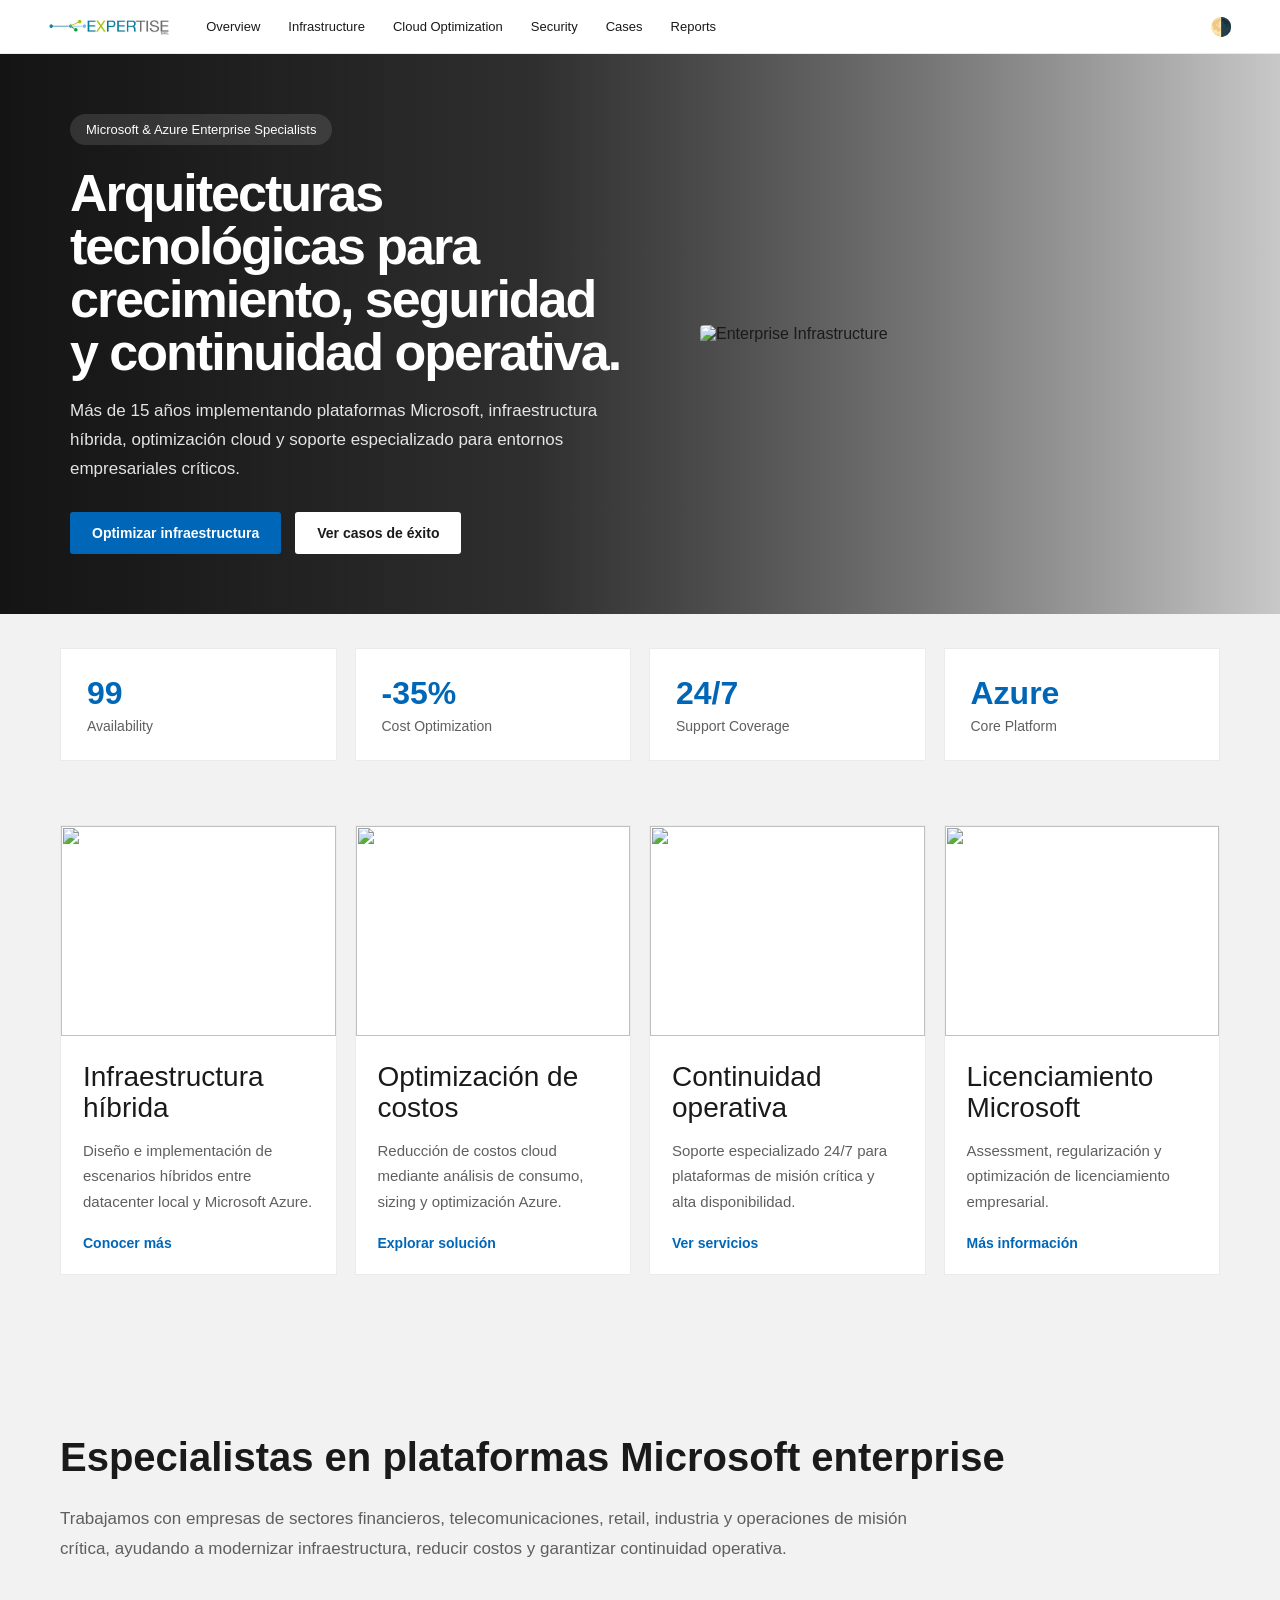
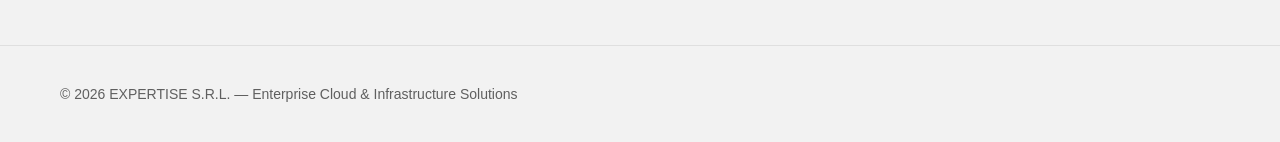
==== index.html @ e5b1992b "Update index.html" ====
<!DOCTYPE html>
<html lang="es">
<head>

<meta charset="UTF-8"/>
<meta name="viewport" content="width=device-width, initial-scale=1.0"/>

<title>EXPERTISE S.R.L.</title>

<link rel="stylesheet" href="assets/css/style.css"/>
<link rel="preconnect" href="https://fonts.googleapis.com">

</head>

<body>

<!-- NAVBAR -->

<header class="navbar">

<div class="nav-left">

<a href="index.html">
<img src="assets/img/logo.png" class="logo">
</a>

<nav class="nav-links">

<a href="overview.html">Overview</a>
<a href="#infrastructure">Infrastructure</a>
<a href="#optimization">Cloud Optimization</a>
<a href="#security">Security</a>
<a href="cases.html">Cases</a>
<a href="#reports">Reports</a>

</nav>

</div>

<div class="nav-right">

<button class="theme-btn" onclick="toggleTheme()">
🌗
</button>

</div>

</header>

<!-- HERO -->

<section class="hero">

<div class="hero-overlay"></div>

<div class="hero-content reveal-left">

<div class="hero-badge">
Microsoft & Azure Enterprise Specialists
</div>

<h1>
Arquitecturas tecnológicas para crecimiento,
seguridad y continuidad operativa.
</h1>

<p>
Más de 15 años implementando plataformas Microsoft,
infraestructura híbrida, optimización cloud y soporte
especializado para entornos empresariales críticos.
</p>

<div class="hero-buttons">

<a href="#optimization" class="btn primary">
Optimizar infraestructura
</a>

<a href="cases.html" class="btn secondary">
Ver casos de éxito
</a>

</div>

</div>

<div class="hero-image reveal-right">

<img
src="https://images.unsplash.com/photo-1516321318423-f06f85e504b3?q=80&w=2070&auto=format&fit=crop"
alt="Enterprise Infrastructure">

</div>

</section>

<!-- KPI SECTION -->

<section class="kpi-section">

<div class="kpi-grid">

<div class="kpi-card reveal">
<h3 class="counter" data-target="99">99</h3>
<span>Availability</span>
</div>

<div class="kpi-card reveal">
<h3>-35%</h3>
<span>Cost Optimization</span>
</div>

<div class="kpi-card reveal">
<h3>24/7</h3>
<span>Support Coverage</span>
</div>

<div class="kpi-card reveal">
<h3>Azure</h3>
<span>Core Platform</span>
</div>

</div>

</section>

<!-- MICROSOFT TILES -->

<section class="tiles-section">

<div class="tiles-grid">

<div class="tile reveal">

<img
src="https://images.unsplash.com/photo-1451187580459-43490279c0fa?q=80&w=2072&auto=format&fit=crop">

<div class="tile-content">

<h3>Infraestructura híbrida</h3>

<p>
Diseño e implementación de escenarios híbridos
entre datacenter local y Microsoft Azure.
</p>

<a href="#">
Conocer más
</a>

</div>

</div>

<div class="tile reveal">

<img
src="https://images.unsplash.com/photo-1550751827-4bd374c3f58b?q=80&w=2070&auto=format&fit=crop">

<div class="tile-content">

<h3>Optimización de costos</h3>

<p>
Reducción de costos cloud mediante análisis
de consumo, sizing y optimización Azure.
</p>

<a href="#">
Explorar solución
</a>

</div>

</div>

<div class="tile reveal">

<img
src="https://images.unsplash.com/photo-1555949963-aa79dcee981c?q=80&w=2070&auto=format&fit=crop">

<div class="tile-content">

<h3>Continuidad operativa</h3>

<p>
Soporte especializado 24/7 para plataformas
de misión crítica y alta disponibilidad.
</p>

<a href="#">
Ver servicios
</a>

</div>

</div>

<div class="tile reveal">

<img
src="https://images.unsplash.com/photo-1526379095098-d400fd0bf935?q=80&w=2070&auto=format&fit=crop">

<div class="tile-content">

<h3>Licenciamiento Microsoft</h3>

<p>
Assessment, regularización y optimización
de licenciamiento empresarial.
</p>

<a href="#">
Más información
</a>

</div>

</div>

</div>

</section>

<!-- ENTERPRISE OVERVIEW -->

<section class="enterprise-section" id="overview">

<div class="section-text reveal-left">

<h2>
Especialistas en plataformas Microsoft enterprise
</h2>

<p>
Trabajamos con empresas de sectores financieros,
telecomunicaciones, retail, industria y operaciones
de misión crítica, ayudando a modernizar infraestructura,
reducir costos y garantizar continuidad operativa.
</p>

</div>

</section>

<!-- FOOTER -->

<footer>

© 2026 EXPERTISE S.R.L. — Enterprise Cloud & Infrastructure Solutions

</footer>

<script src="assets/js/app.js"></script>

</body>
</html>
---- assets/css/style.css ----
:root{

--bg:#f2f2f2;
--surface:#ffffff;
--text:#1a1a1a;
--muted:#5f5f5f;
--primary:#0067b8;

--border:rgba(0,0,0,0.08);

}

/* DARK MODE */

body.dark{

--bg:#0f172a;
--surface:#111827;
--text:#f3f4f6;
--muted:#9ca3af;
--border:rgba(255,255,255,0.08);

}

/* RESET */

*{

margin:0;
padding:0;
box-sizing:border-box;

}

body{

font-family:
"Segoe UI",
Arial,
sans-serif;

background:var(--bg);

color:var(--text);

transition:0.4s ease;

overflow-x:hidden;

}

/* NAVBAR */

.navbar{

height:54px;

display:flex;
justify-content:space-between;
align-items:center;

padding:0 48px;

background:white;

border-bottom:1px solid var(--border);

position:sticky;
top:0;

z-index:1000;

}

body.dark .navbar{

background:#0f172a;

}

.nav-left{

display:flex;
align-items:center;

gap:34px;

}

.logo{

height:26px;

}

.nav-links{

display:flex;
gap:28px;

}

.nav-links a{

text-decoration:none;

font-size:13px;

color:var(--text);

transition:0.3s;

}

.nav-links a:hover{

color:var(--primary);

}

.theme-btn{

border:none;
background:transparent;

font-size:18px;

cursor:pointer;

}

/* HERO */

.hero{

position:relative;

display:grid;

grid-template-columns:
minmax(520px,620px)
minmax(420px,560px);

justify-content:space-between;

align-items:center;

padding:
40px
70px
40px;

gap:20px;

min-height:560px;

background:
linear-gradient(
90deg,
#2d2d2d 0%,
#494949 42%,
#d9d9d9 100%
);

overflow:hidden;

}

.hero-overlay{

position:absolute;
inset:0;

background:
linear-gradient(
90deg,
rgba(0,0,0,0.55),
rgba(0,0,0,0.08)
);

}

.hero-content{

position:relative;
z-index:2;

max-width:560px;

}

.hero-badge{

display:inline-block;

padding:8px 16px;

border-radius:999px;

background:
rgba(255,255,255,0.12);

backdrop-filter:blur(10px);

color:white;

font-size:13px;

margin-bottom:22px;

}

.hero h1{

font-size:52px;

line-height:1.02;

font-weight:600;

letter-spacing:-2px;

color:white;

max-width:560px;

}

.hero p{

margin-top:18px;

font-size:17px;

line-height:1.7;

color:
rgba(255,255,255,0.88);

max-width:540px;

}

.hero-buttons{

display:flex;
gap:14px;

margin-top:28px;

}

.btn{

padding:13px 22px;

border-radius:3px;

text-decoration:none;

font-weight:600;

font-size:14px;

transition:0.3s;

}

.primary{

background:#0067b8;
color:white;

}

.secondary{

background:white;
color:#1a1a1a;

}

.btn:hover{

transform:translateY(-2px);

}

.hero-image{

position:relative;
z-index:2;

display:flex;
justify-content:center;

}

.hero-image img{

width:100%;

max-width:520px;

object-fit:cover;

border-radius:4px;

}

/* KPI SECTION */

.kpi-section{

padding:34px 60px;

background:var(--bg);

}

.kpi-grid{

display:grid;

grid-template-columns:
repeat(4,1fr);

gap:18px;

}

.kpi-card{

background:var(--surface);

padding:26px;

border:1px solid var(--border);

}

.kpi-card h3{

font-size:32px;

color:var(--primary);

margin-bottom:6px;

}

.kpi-card span{

display:block;

font-size:14px;

color:var(--muted);

}

/* MICROSOFT TILES */

.tiles-section{

padding:
30px
60px
80px;

}

.tiles-grid{

display:grid;

grid-template-columns:
repeat(4,1fr);

gap:18px;

}

.tile{

background:white;

transition:0.3s;

border:1px solid var(--border);

}

body.dark .tile{

background:#111827;

}

.tile:hover{

transform:translateY(-4px);

}

.tile img{

width:100%;
height:210px;

object-fit:cover;

}

.tile-content{

padding:22px;

}

.tile-content h3{

font-size:28px;

line-height:1.1;

font-weight:500;

margin-bottom:14px;

}

.tile-content p{

font-size:15px;

line-height:1.7;

color:var(--muted);

margin-bottom:20px;

}

.tile-content a{

text-decoration:none;

font-weight:600;

font-size:14px;

color:var(--primary);

}

/* ENTERPRISE */

.enterprise-section{

padding:
80px
60px;

}

.enterprise-section h2{

font-size:40px;

line-height:1.12;

margin-bottom:24px;

}

.enterprise-section p{

font-size:17px;

line-height:1.8;

max-width:900px;

color:var(--muted);

}

/* FOOTER */

footer{

padding:40px 60px;

border-top:1px solid var(--border);

font-size:14px;

color:var(--muted);

}

/* CASES HERO */

.case-hero{

position:relative;

display:grid;

grid-template-columns:
minmax(520px,620px)
minmax(400px,540px);

justify-content:space-between;

align-items:center;

padding:
35px
70px
35px;

gap:20px;

min-height:520px;

background:
linear-gradient(
90deg,
#2d2d2d 0%,
#494949 42%,
#d9d9d9 100%
);

overflow:hidden;

}

.case-overlay{

position:absolute;
inset:0;

background:
linear-gradient(
90deg,
rgba(0,0,0,0.55),
rgba(0,0,0,0.08)
);

}

.case-hero-content{

position:relative;
z-index:2;

max-width:560px;

}

.case-badge{

display:inline-block;

padding:8px 16px;

border-radius:999px;

background:
rgba(255,255,255,0.12);

color:white;

font-size:13px;

margin-bottom:20px;

backdrop-filter:blur(10px);

}

.case-hero h1{

font-size:44px;

line-height:1.04;

font-weight:600;

letter-spacing:-2px;

color:white;

max-width:560px;

}

.case-hero p{

margin-top:18px;

font-size:16px;

line-height:1.7;

color:
rgba(255,255,255,0.88);

max-width:520px;

}

.case-hero-image{

position:relative;
z-index:2;

display:flex;
justify-content:center;

}

.case-hero-image img{

width:100%;

max-width:500px;

object-fit:cover;

border-radius:4px;

}

/* CASE SECTION */

.case-section{

padding:
80px
60px;

background:var(--surface);

}

.case-grid{

display:grid;

grid-template-columns:1fr 1fr;

gap:50px;

align-items:center;

}

.case-image img{

width:100%;

border-radius:4px;

}

.section-label{

font-size:12px;

font-weight:600;

letter-spacing:1px;

text-transform:uppercase;

color:var(--primary);

margin-bottom:16px;

}

.case-text h2{

font-size:34px;

line-height:1.1;

margin-bottom:20px;

}

.case-text p{

font-size:16px;

line-height:1.8;

color:var(--muted);

margin-bottom:18px;

}

.section-title{

font-size:40px;

margin-bottom:36px;

}

/* IMPACT */

.impact-section{

padding:
80px
60px;

background:var(--bg);

}

.impact-container{

display:grid;

grid-template-columns:1fr 360px;

gap:50px;

align-items:start;

}

.impact-left h2{

font-size:38px;

line-height:1.1;

margin-bottom:24px;

}

.impact-list{

list-style:none;

display:grid;

gap:16px;

}

.impact-list li{

font-size:16px;

line-height:1.7;

color:var(--muted);

}

.microsoft-card{

background:var(--surface);

padding:28px;

border:1px solid var(--border);

}

.microsoft-logo{

width:90px;

margin-bottom:24px;

}

.microsoft-card h3{

font-size:22px;

line-height:1.2;

margin-bottom:18px;

}

.microsoft-card p{

font-size:15px;

line-height:1.7;

color:var(--muted);

}

/* REVEAL ANIMATIONS */

.reveal,
.reveal-left,
.reveal-right{

opacity:0;

transition:1s ease;

}

.reveal{

transform:translateY(40px);

}

.reveal-left{

transform:translateX(-50px);

}

.reveal-right{

transform:translateX(50px);

}

.reveal.active,
.reveal-left.active,
.reveal-right.active{

opacity:1;
transform:translate(0);

}

/* RESPONSIVE */

@media(max-width:1100px){

.hero,
.case-hero{

grid-template-columns:1fr;

padding:60px 30px;

}

.hero h1,
.case-hero h1{

font-size:40px;

}

.tiles-grid{

grid-template-columns:1fr;

}

.kpi-grid{

grid-template-columns:1fr 1fr;

}

.case-grid{

grid-template-columns:1fr;

}

.impact-container{

grid-template-columns:1fr;

}

.nav-links{

display:none;

}

}
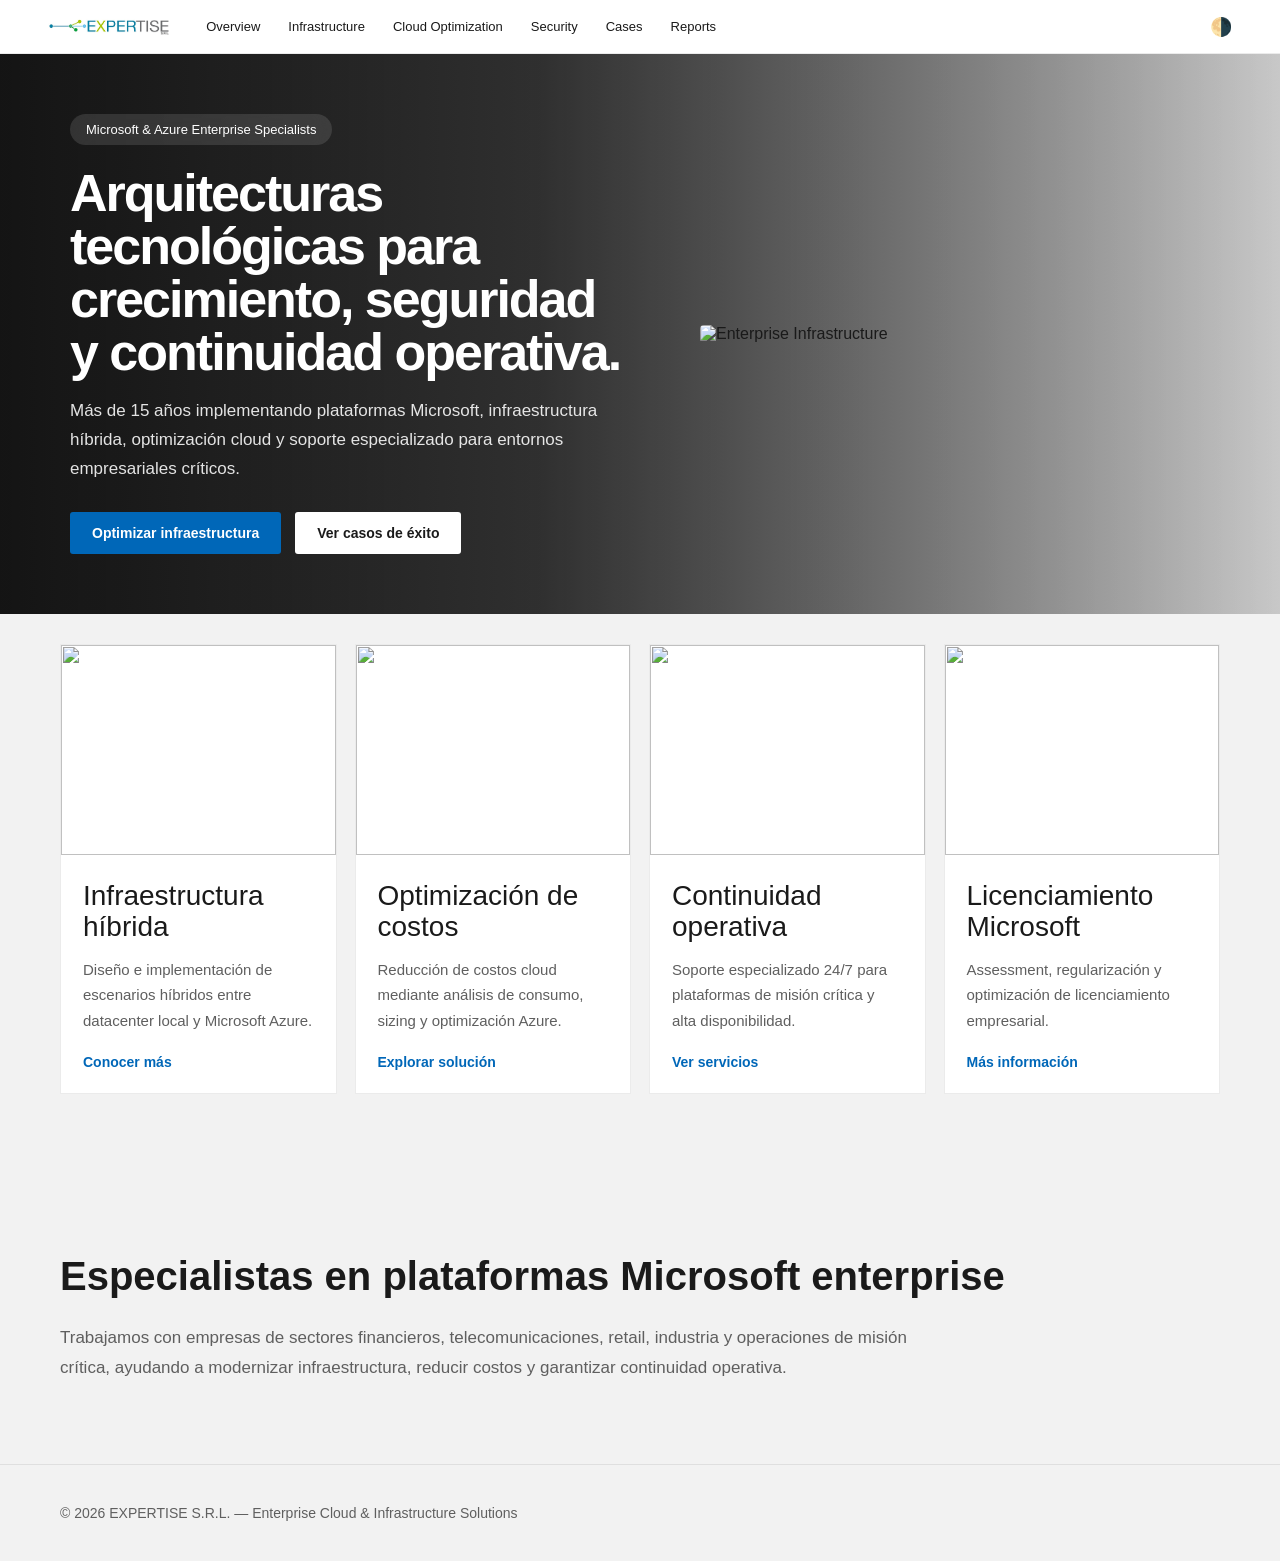
==== commit 183ea2b4: "Update index.html" ====
--- a/index.html
+++ b/index.html
@@ -94,36 +94,6 @@
 
 </section>
 
-<!-- KPI SECTION -->
-
-<section class="kpi-section">
-
-<div class="kpi-grid">
-
-<div class="kpi-card reveal">
-<h3 class="counter" data-target="99">99</h3>
-<span>Availability</span>
-</div>
-
-<div class="kpi-card reveal">
-<h3>-35%</h3>
-<span>Cost Optimization</span>
-</div>
-
-<div class="kpi-card reveal">
-<h3>24/7</h3>
-<span>Support Coverage</span>
-</div>
-
-<div class="kpi-card reveal">
-<h3>Azure</h3>
-<span>Core Platform</span>
-</div>
-
-</div>
-
-</section>
-
 <!-- MICROSOFT TILES -->
 
 <section class="tiles-section">
@@ -155,7 +125,7 @@
 <div class="tile reveal">
 
 <img
-src="https://images.unsplash.com/photo-1550751827-4bd374c3f58b?q=80&w=2070&auto=format&fit=crop">
+<img src="https://images.unsplash.com/photo-1551288049-bebda4e38f71?q=80&w=2070&auto=format&fit=crop">
 
 <div class="tile-content">
 
@@ -177,7 +147,7 @@
 <div class="tile reveal">
 
 <img
-src="https://images.unsplash.com/photo-1555949963-aa79dcee981c?q=80&w=2070&auto=format&fit=crop">
+<img src="https://images.unsplash.com/photo-1516321318423-f06f85e504b3?q=80&w=2070&auto=format&fit=crop">
 
 <div class="tile-content">
 
@@ -199,7 +169,7 @@
 <div class="tile reveal">
 
 <img
-src="https://images.unsplash.com/photo-1526379095098-d400fd0bf935?q=80&w=2070&auto=format&fit=crop">
+<img src="https://images.unsplash.com/photo-1454165804606-c3d57bc86b40?q=80&w=2070&auto=format&fit=crop">
 
 <div class="tile-content">
 
--- a/assets/css/style.css
+++ b/assets/css/style.css
@@ -894,3 +894,195 @@
 }
 
 }
+/* OVERVIEW PAGE */
+
+.overview-hero{
+
+position:relative;
+
+display:grid;
+
+grid-template-columns:
+minmax(520px,620px)
+minmax(360px,460px);
+
+justify-content:space-between;
+
+align-items:center;
+
+padding:
+50px
+70px;
+
+min-height:540px;
+
+background:
+linear-gradient(
+90deg,
+#2f2f2f 0%,
+#4d4d4d 42%,
+#d9d9d9 100%
+);
+
+overflow:hidden;
+
+}
+
+.overview-overlay{
+
+position:absolute;
+inset:0;
+
+background:
+linear-gradient(
+90deg,
+rgba(0,0,0,0.55),
+rgba(0,0,0,0.08)
+);
+
+}
+
+.overview-content{
+
+position:relative;
+z-index:2;
+
+max-width:560px;
+
+color:white;
+
+}
+
+.overview-image{
+
+position:relative;
+z-index:2;
+
+display:flex;
+justify-content:center;
+
+}
+
+.overview-image img{
+
+width:100%;
+max-width:420px;
+
+border-radius:4px;
+
+object-fit:cover;
+
+box-shadow:
+0 20px 50px rgba(0,0,0,0.25);
+
+}
+
+.overview-section{
+
+padding:
+80px
+60px;
+
+background:var(--surface);
+
+}
+
+.overview-grid{
+
+display:grid;
+
+grid-template-columns:1fr 420px;
+
+gap:60px;
+
+align-items:start;
+
+}
+
+.overview-text h2{
+
+font-size:42px;
+
+line-height:1.08;
+
+margin-bottom:24px;
+
+}
+
+.overview-text p{
+
+font-size:17px;
+
+line-height:1.9;
+
+color:var(--muted);
+
+margin-bottom:22px;
+
+}
+
+.overview-cards{
+
+display:grid;
+
+grid-template-columns:1fr 1fr;
+
+gap:18px;
+
+}
+
+.mini-card{
+
+background:var(--bg);
+
+padding:26px;
+
+border:1px solid var(--border);
+
+}
+
+.mini-card h3{
+
+font-size:26px;
+
+margin-bottom:8px;
+
+color:var(--primary);
+
+}
+
+.mini-card span{
+
+font-size:14px;
+
+color:var(--muted);
+
+display:block;
+
+line-height:1.5;
+
+}
+
+@media(max-width:1100px){
+
+.overview-hero{
+
+grid-template-columns:1fr;
+
+padding:60px 30px;
+
+}
+
+.overview-grid{
+
+grid-template-columns:1fr;
+
+}
+
+.overview-text h2{
+
+font-size:36px;
+
+}
+
+}
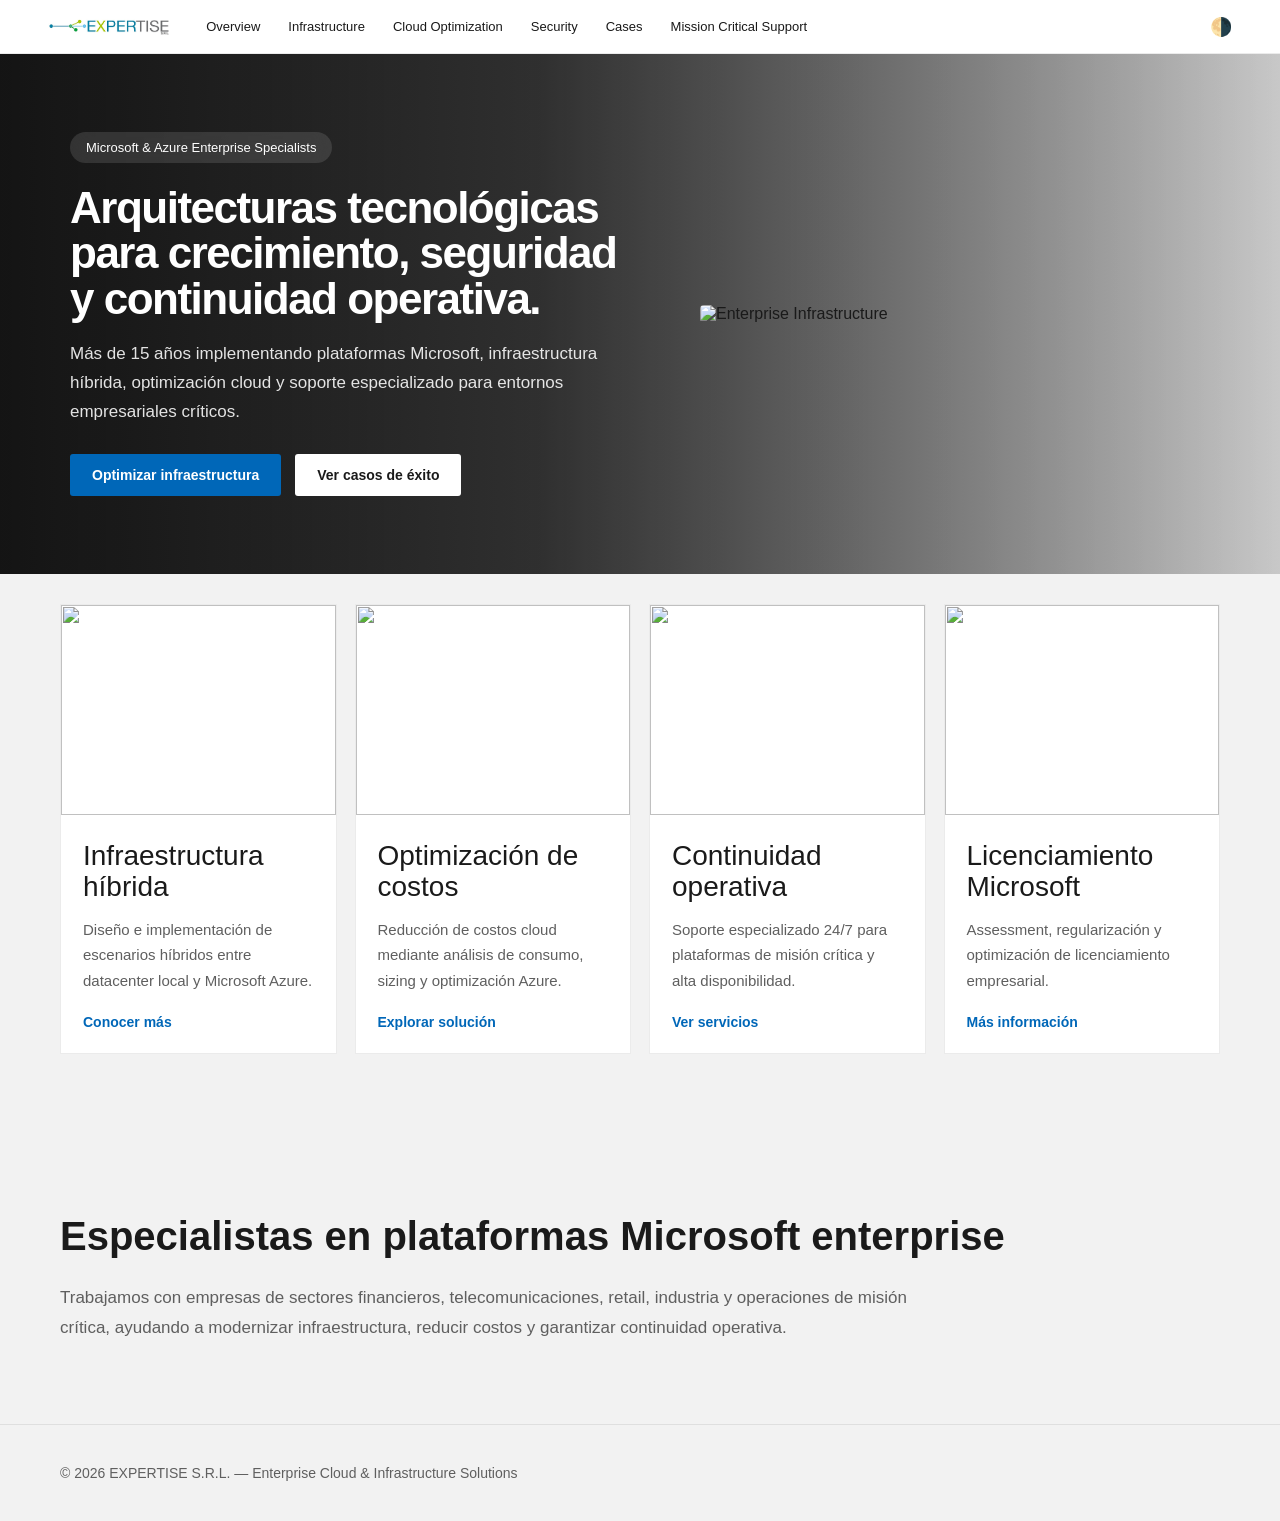
==== commit a04b3317: "Update index.html" ====
--- a/index.html
+++ b/index.html
@@ -31,7 +31,7 @@
 <a href="#optimization">Cloud Optimization</a>
 <a href="#security">Security</a>
 <a href="cases.html">Cases</a>
-<a href="#reports">Reports</a>
+<a href="support.html">Mission Critical Support</a>
 
 </nav>
 
--- a/assets/css/style.css
+++ b/assets/css/style.css
@@ -152,7 +152,7 @@
 
 gap:20px;
 
-min-height:560px;
+min-height:520px;
 
 background:
 linear-gradient(
@@ -212,13 +212,13 @@
 
 .hero h1{
 
-font-size:52px;
-
-line-height:1.02;
+font-size:44px;
+
+line-height:1.04;
 
 font-weight:600;
 
-letter-spacing:-2px;
+letter-spacing:-1.5px;
 
 color:white;
 
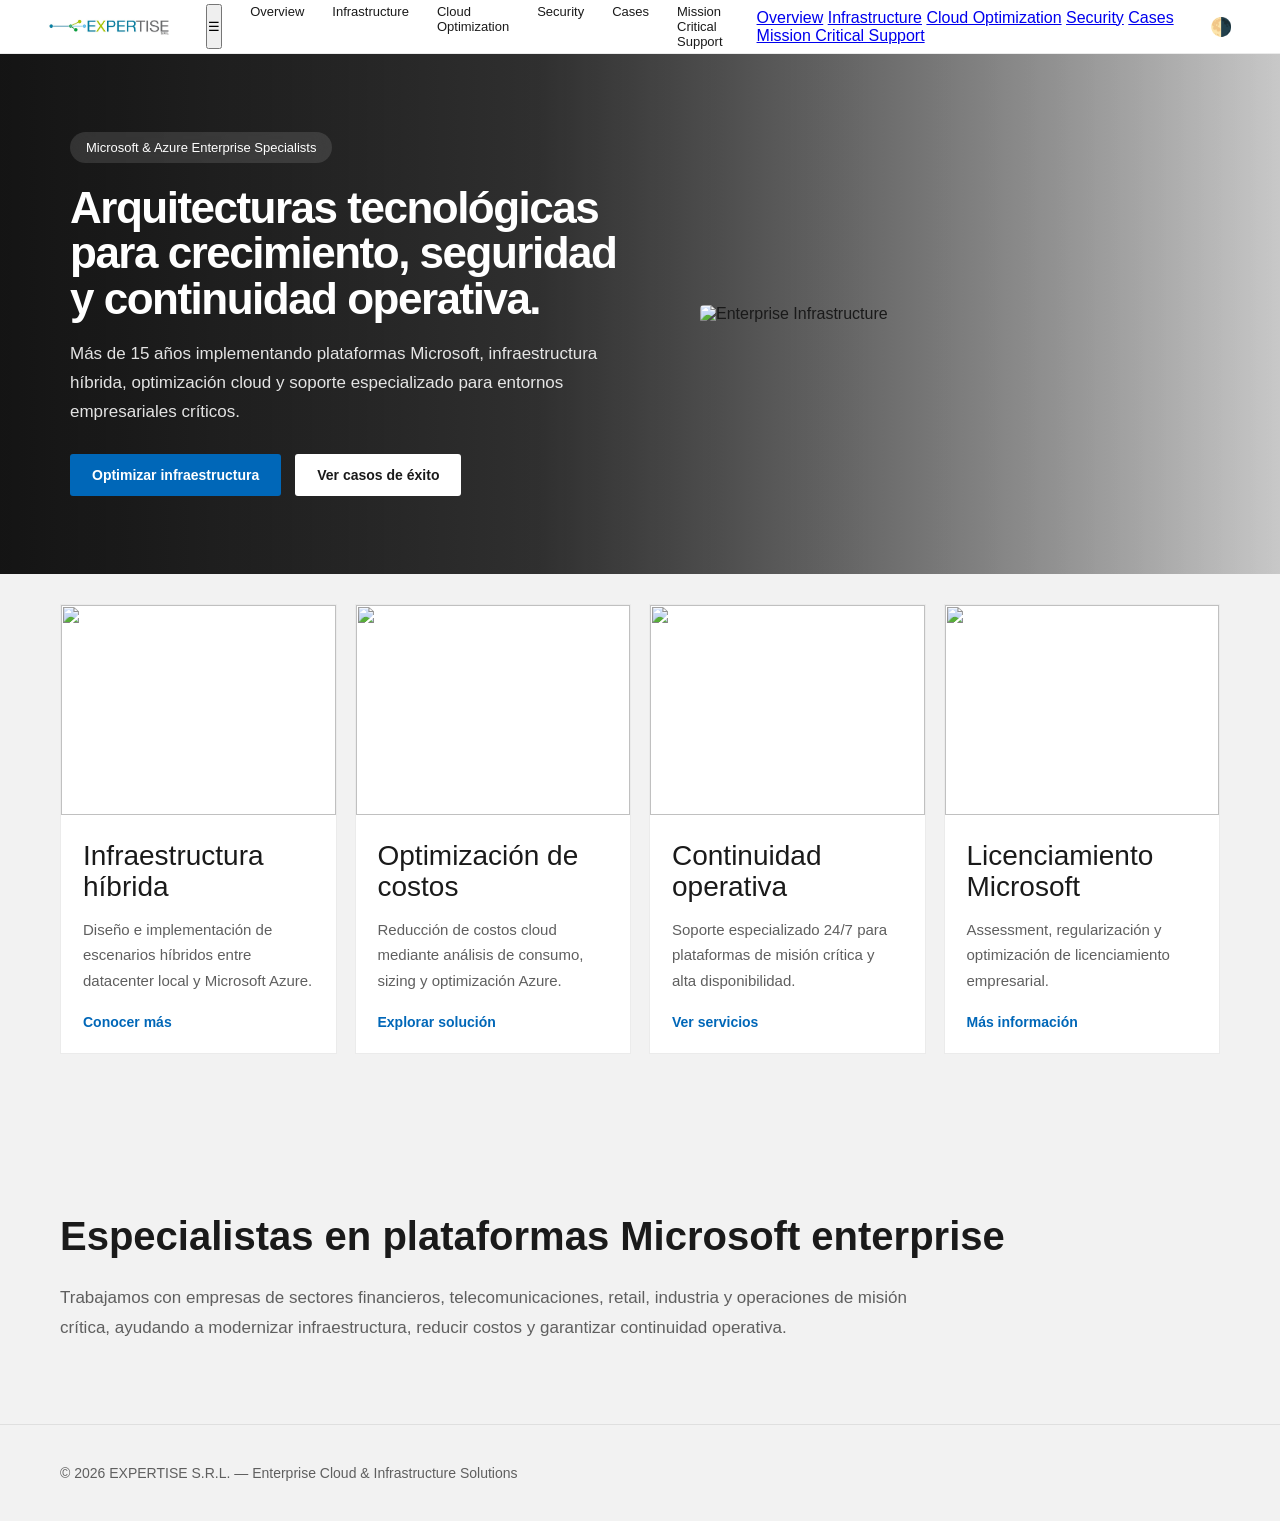
==== commit 922f0d2b: "Update index.html" ====
--- a/index.html
+++ b/index.html
@@ -25,6 +25,10 @@
 </a>
 
 <nav class="nav-links">
+
+<button class="mobile-menu-btn" onclick="toggleMobileMenu()">
+☰
+</button>
 
 <a href="overview.html">Overview</a>
 <a href="#infrastructure">Infrastructure</a>
@@ -35,6 +39,17 @@
 
 </nav>
 
+<div class="mobile-menu" id="mobileMenu">
+
+<a href="overview.html">Overview</a>
+<a href="index.html#infrastructure">Infrastructure</a>
+<a href="index.html#optimization">Cloud Optimization</a>
+<a href="index.html#security">Security</a>
+<a href="cases.html">Cases</a>
+<a href="support.html">Mission Critical Support</a>
+
+</div>
+
 </div>
 
 <div class="nav-right">
--- a/assets/css/style.css
+++ b/assets/css/style.css
@@ -1086,3 +1086,213 @@
 }
 
 }
+/* SUPPORT PAGE */
+
+.support-hero{
+
+position:relative;
+
+display:flex;
+
+align-items:center;
+
+padding:
+70px
+70px;
+
+min-height:520px;
+
+background:
+url('https://images.unsplash.com/photo-1516321497487-e288fb19713f?q=80&w=2070&auto=format&fit=crop')
+center/cover;
+
+overflow:hidden;
+
+}
+
+.support-overlay{
+
+position:absolute;
+inset:0;
+
+background:
+linear-gradient(
+90deg,
+rgba(0,0,0,0.70),
+rgba(0,0,0,0.20)
+);
+
+}
+
+.support-content{
+
+position:relative;
+z-index:2;
+
+max-width:620px;
+
+color:white;
+
+}
+
+.support-overview{
+
+padding:
+80px
+60px;
+
+background:var(--surface);
+
+}
+
+.support-grid{
+
+display:grid;
+
+grid-template-columns:1fr 420px;
+
+gap:60px;
+
+align-items:start;
+
+}
+
+.support-text h2{
+
+font-size:42px;
+
+line-height:1.08;
+
+margin-bottom:24px;
+
+}
+
+.support-text p{
+
+font-size:17px;
+
+line-height:1.9;
+
+color:var(--muted);
+
+margin-bottom:22px;
+
+}
+
+.plans-section{
+
+padding:
+90px
+60px;
+
+}
+
+.plans-grid{
+
+display:grid;
+
+grid-template-columns:repeat(3,1fr);
+
+gap:26px;
+
+margin-top:50px;
+
+}
+
+.plan-card{
+
+background:var(--surface);
+
+padding:34px;
+
+border:1px solid var(--border);
+
+transition:.35s;
+
+}
+
+.plan-card:hover{
+
+transform:translateY(-6px);
+
+box-shadow:0 15px 40px rgba(0,0,0,0.08);
+
+}
+
+.plan-card.featured{
+
+border:2px solid var(--primary);
+
+transform:scale(1.03);
+
+}
+
+.plan-tag{
+
+display:inline-block;
+
+padding:8px 14px;
+
+background:rgba(0,120,212,0.10);
+
+color:var(--primary);
+
+font-size:12px;
+
+font-weight:600;
+
+margin-bottom:20px;
+
+border-radius:999px;
+
+}
+
+.plan-card h3{
+
+font-size:30px;
+
+margin-bottom:18px;
+
+}
+
+.plan-card p{
+
+line-height:1.8;
+
+color:var(--muted);
+
+margin-bottom:22px;
+
+}
+
+.plan-card ul{
+
+padding-left:18px;
+
+line-height:2;
+
+color:var(--muted);
+
+}
+
+@media(max-width:1100px){
+
+.support-grid{
+
+grid-template-columns:1fr;
+
+}
+
+.plans-grid{
+
+grid-template-columns:1fr;
+
+}
+
+.support-hero{
+
+padding:60px 30px;
+
+}
+
+}
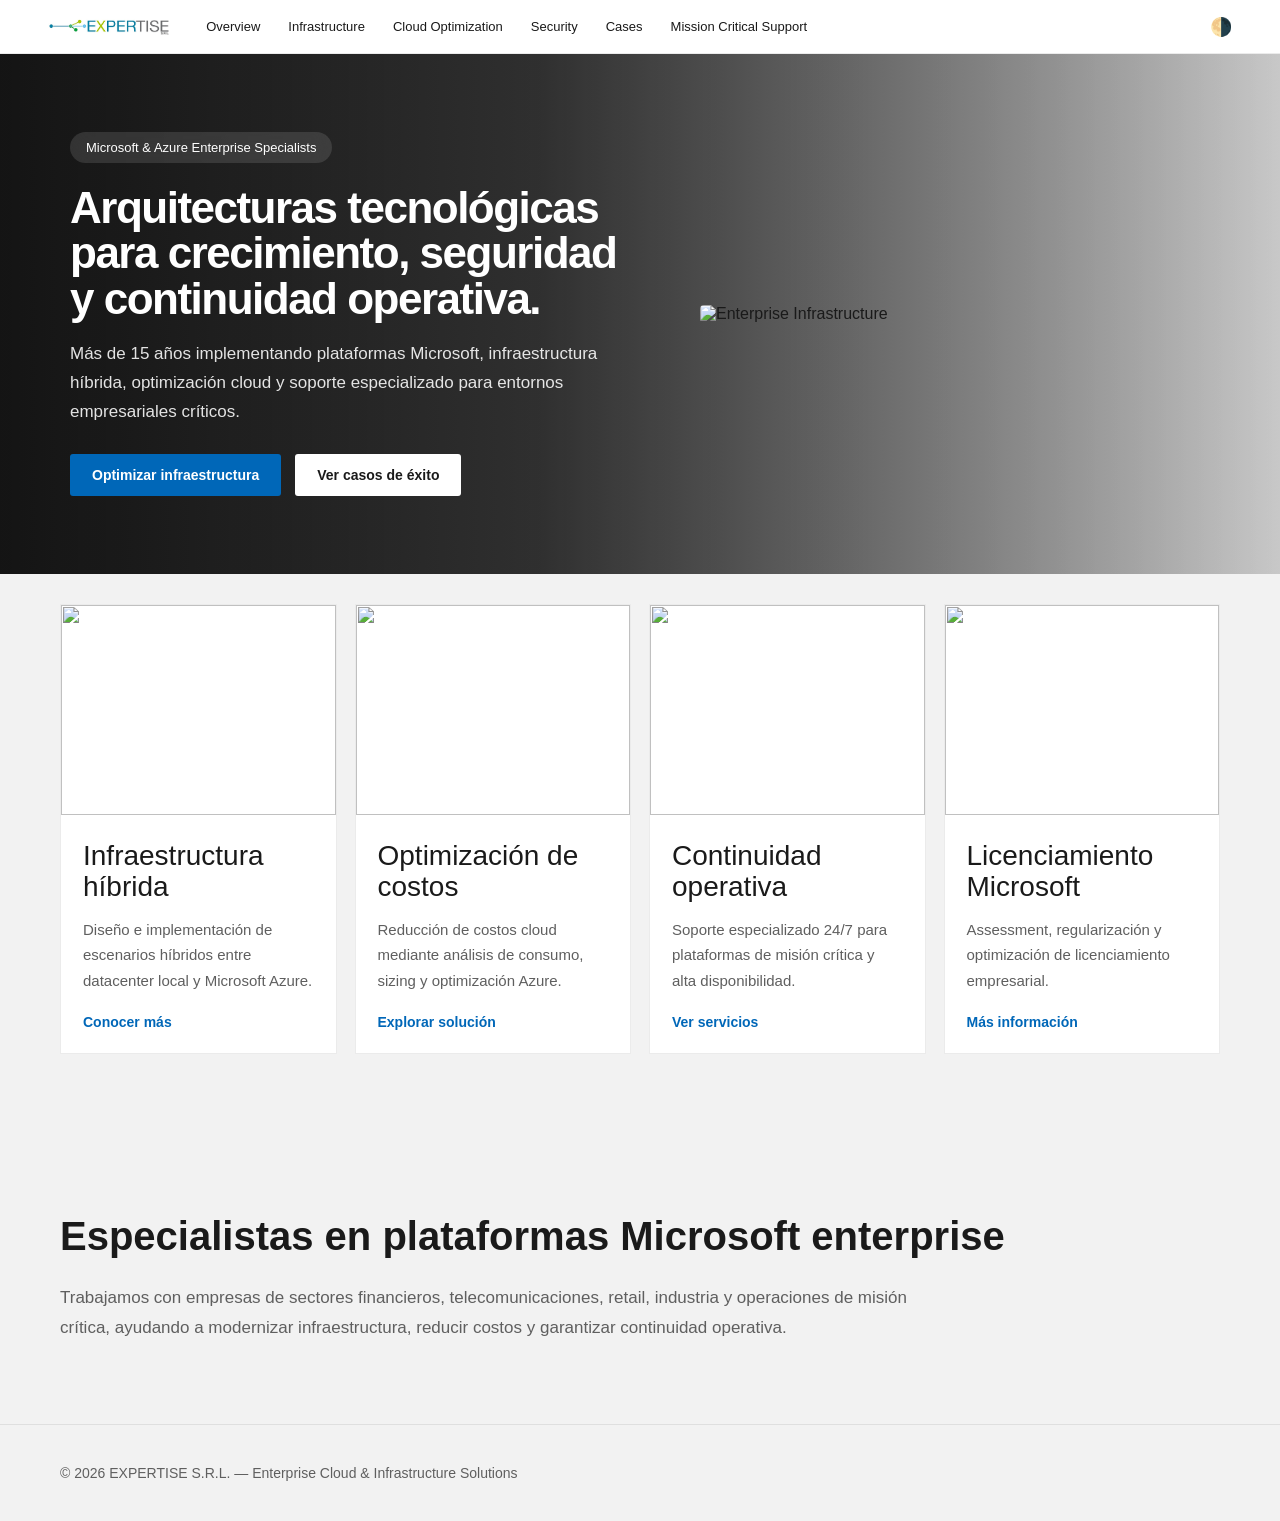
==== commit 43763a25: "Update index.html" ====
--- a/index.html
+++ b/index.html
@@ -25,21 +25,6 @@
 </a>
 
 <nav class="nav-links">
-
-<button class="mobile-menu-btn" onclick="toggleMobileMenu()">
-☰
-</button>
-
-<a href="overview.html">Overview</a>
-<a href="#infrastructure">Infrastructure</a>
-<a href="#optimization">Cloud Optimization</a>
-<a href="#security">Security</a>
-<a href="cases.html">Cases</a>
-<a href="support.html">Mission Critical Support</a>
-
-</nav>
-
-<div class="mobile-menu" id="mobileMenu">
 
 <a href="overview.html">Overview</a>
 <a href="index.html#infrastructure">Infrastructure</a>
@@ -48,11 +33,15 @@
 <a href="cases.html">Cases</a>
 <a href="support.html">Mission Critical Support</a>
 
-</div>
+</nav>
 
 </div>
 
 <div class="nav-right">
+
+<button class="mobile-menu-btn" onclick="toggleMobileMenu()">
+☰
+</button>
 
 <button class="theme-btn" onclick="toggleTheme()">
 🌗
@@ -61,6 +50,19 @@
 </div>
 
 </header>
+
+<!-- MOBILE MENU -->
+
+<div class="mobile-menu" id="mobileMenu">
+
+<a href="overview.html">Overview</a>
+<a href="index.html#infrastructure">Infrastructure</a>
+<a href="index.html#optimization">Cloud Optimization</a>
+<a href="index.html#security">Security</a>
+<a href="cases.html">Cases</a>
+<a href="support.html">Mission Critical Support</a>
+
+</div>
 
 <!-- HERO -->
 
--- a/assets/css/style.css
+++ b/assets/css/style.css
@@ -1296,3 +1296,117 @@
 }
 
 }
+/* MOBILE MENU */
+
+.mobile-menu-btn{
+
+display:none;
+
+background:none;
+border:none;
+
+font-size:28px;
+
+cursor:pointer;
+
+color:var(--text);
+
+margin-left:18px;
+
+}
+
+.mobile-menu{
+
+display:none;
+
+position:absolute;
+
+top:72px;
+left:0;
+right:0;
+
+background:var(--bg);
+
+padding:20px;
+
+border-top:1px solid var(--border);
+
+box-shadow:0 10px 30px rgba(0,0,0,0.08);
+
+z-index:999;
+
+}
+
+.mobile-menu a{
+
+display:block;
+
+padding:14px 0;
+
+text-decoration:none;
+
+color:var(--text);
+
+font-size:16px;
+
+border-bottom:1px solid var(--border);
+
+}
+
+/* MOBILE NAVBAR */
+
+@media(max-width:950px){
+
+.nav-links{
+
+display:none;
+
+}
+
+.mobile-menu-btn{
+
+display:block;
+
+}
+
+.hero{
+
+padding:50px 24px;
+
+min-height:auto;
+
+}
+
+.hero h1{
+
+font-size:34px;
+
+line-height:1.08;
+
+}
+
+.hero p{
+
+font-size:15px;
+
+}
+
+.overview-hero{
+
+padding:50px 24px;
+
+}
+
+.support-hero{
+
+padding:50px 24px;
+
+}
+
+.tiles-grid{
+
+grid-template-columns:1fr;
+
+}
+
+}
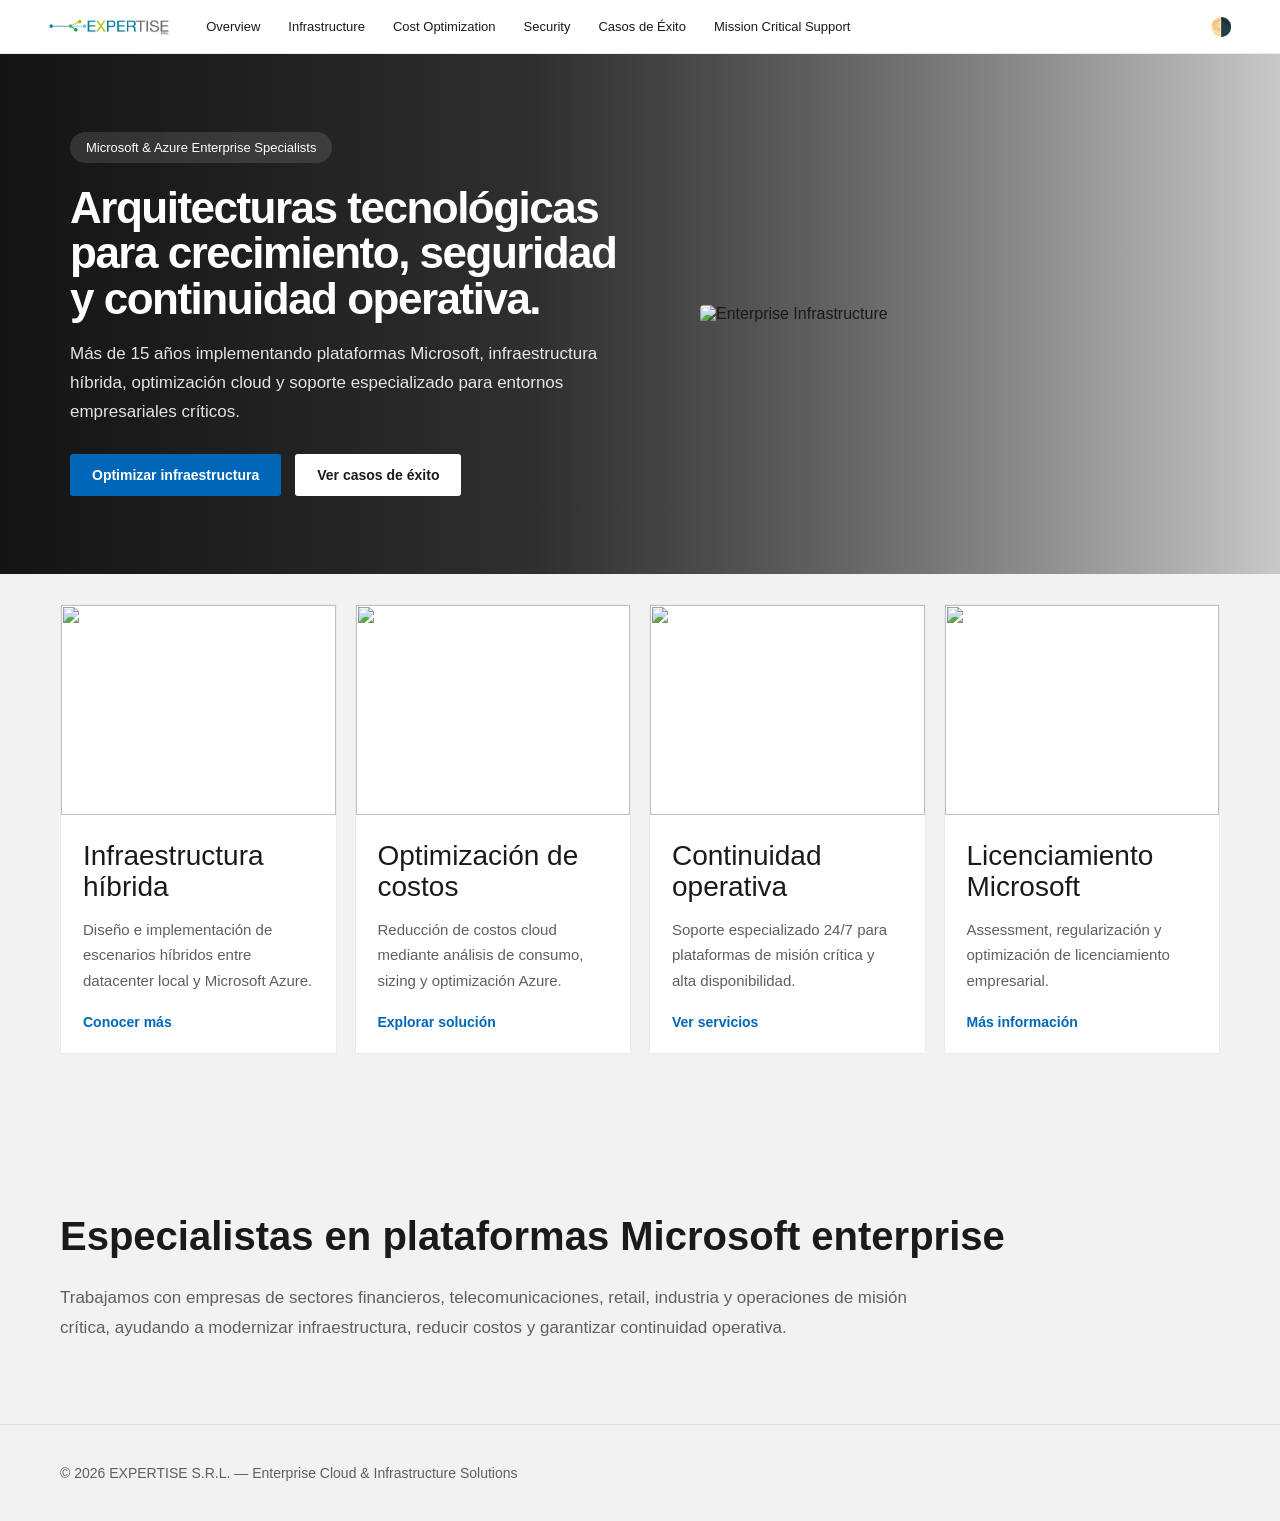
==== commit 00a4538d: "Update index.html" ====
--- a/index.html
+++ b/index.html
@@ -25,6 +25,35 @@
 </a>
 
 <nav class="nav-links">
+
+<a href="overview.html">Overview</a>
+<a href="index.html#infrastructure">Infrastructure</a>
+<a href="cost-optimization.html">Cost Optimization</a>
+<a href="index.html#security">Security</a>
+<a href="cases.html">Casos de Éxito</a>
+<a href="support.html">Mission Critical Support</a>
+
+</nav>
+
+</div>
+
+<div class="nav-right">
+
+<button class="mobile-menu-btn" onclick="toggleMobileMenu()">
+☰
+</button>
+
+<button class="theme-btn" onclick="toggleTheme()">
+🌗
+</button>
+
+</div>
+
+</header>
+
+<!-- MOBILE MENU -->
+
+<div class="mobile-menu" id="mobileMenu">
 
 <a href="overview.html">Overview</a>
 <a href="index.html#infrastructure">Infrastructure</a>
@@ -33,35 +62,6 @@
 <a href="cases.html">Cases</a>
 <a href="support.html">Mission Critical Support</a>
 
-</nav>
-
-</div>
-
-<div class="nav-right">
-
-<button class="mobile-menu-btn" onclick="toggleMobileMenu()">
-☰
-</button>
-
-<button class="theme-btn" onclick="toggleTheme()">
-🌗
-</button>
-
-</div>
-
-</header>
-
-<!-- MOBILE MENU -->
-
-<div class="mobile-menu" id="mobileMenu">
-
-<a href="overview.html">Overview</a>
-<a href="index.html#infrastructure">Infrastructure</a>
-<a href="index.html#optimization">Cloud Optimization</a>
-<a href="index.html#security">Security</a>
-<a href="cases.html">Cases</a>
-<a href="support.html">Mission Critical Support</a>
-
 </div>
 
 <!-- HERO -->
--- a/assets/css/style.css
+++ b/assets/css/style.css
@@ -1410,3 +1410,79 @@
 }
 
 }
+.nav-right{
+
+display:flex;
+align-items:center;
+gap:14px;
+
+}
+
+.mobile-menu-btn{
+
+display:none;
+
+background:none;
+border:none;
+
+font-size:28px;
+
+cursor:pointer;
+
+color:var(--text);
+
+}
+
+.mobile-menu{
+
+display:none;
+
+position:absolute;
+
+top:72px;
+left:0;
+right:0;
+
+background:var(--bg);
+
+padding:20px;
+
+border-top:1px solid var(--border);
+
+box-shadow:0 10px 30px rgba(0,0,0,0.08);
+
+z-index:999;
+
+}
+
+.mobile-menu a{
+
+display:block;
+
+padding:14px 0;
+
+text-decoration:none;
+
+color:var(--text);
+
+font-size:16px;
+
+border-bottom:1px solid var(--border);
+
+}
+
+@media(max-width:950px){
+
+.nav-links{
+
+display:none;
+
+}
+
+.mobile-menu-btn{
+
+display:block;
+
+}
+
+}
